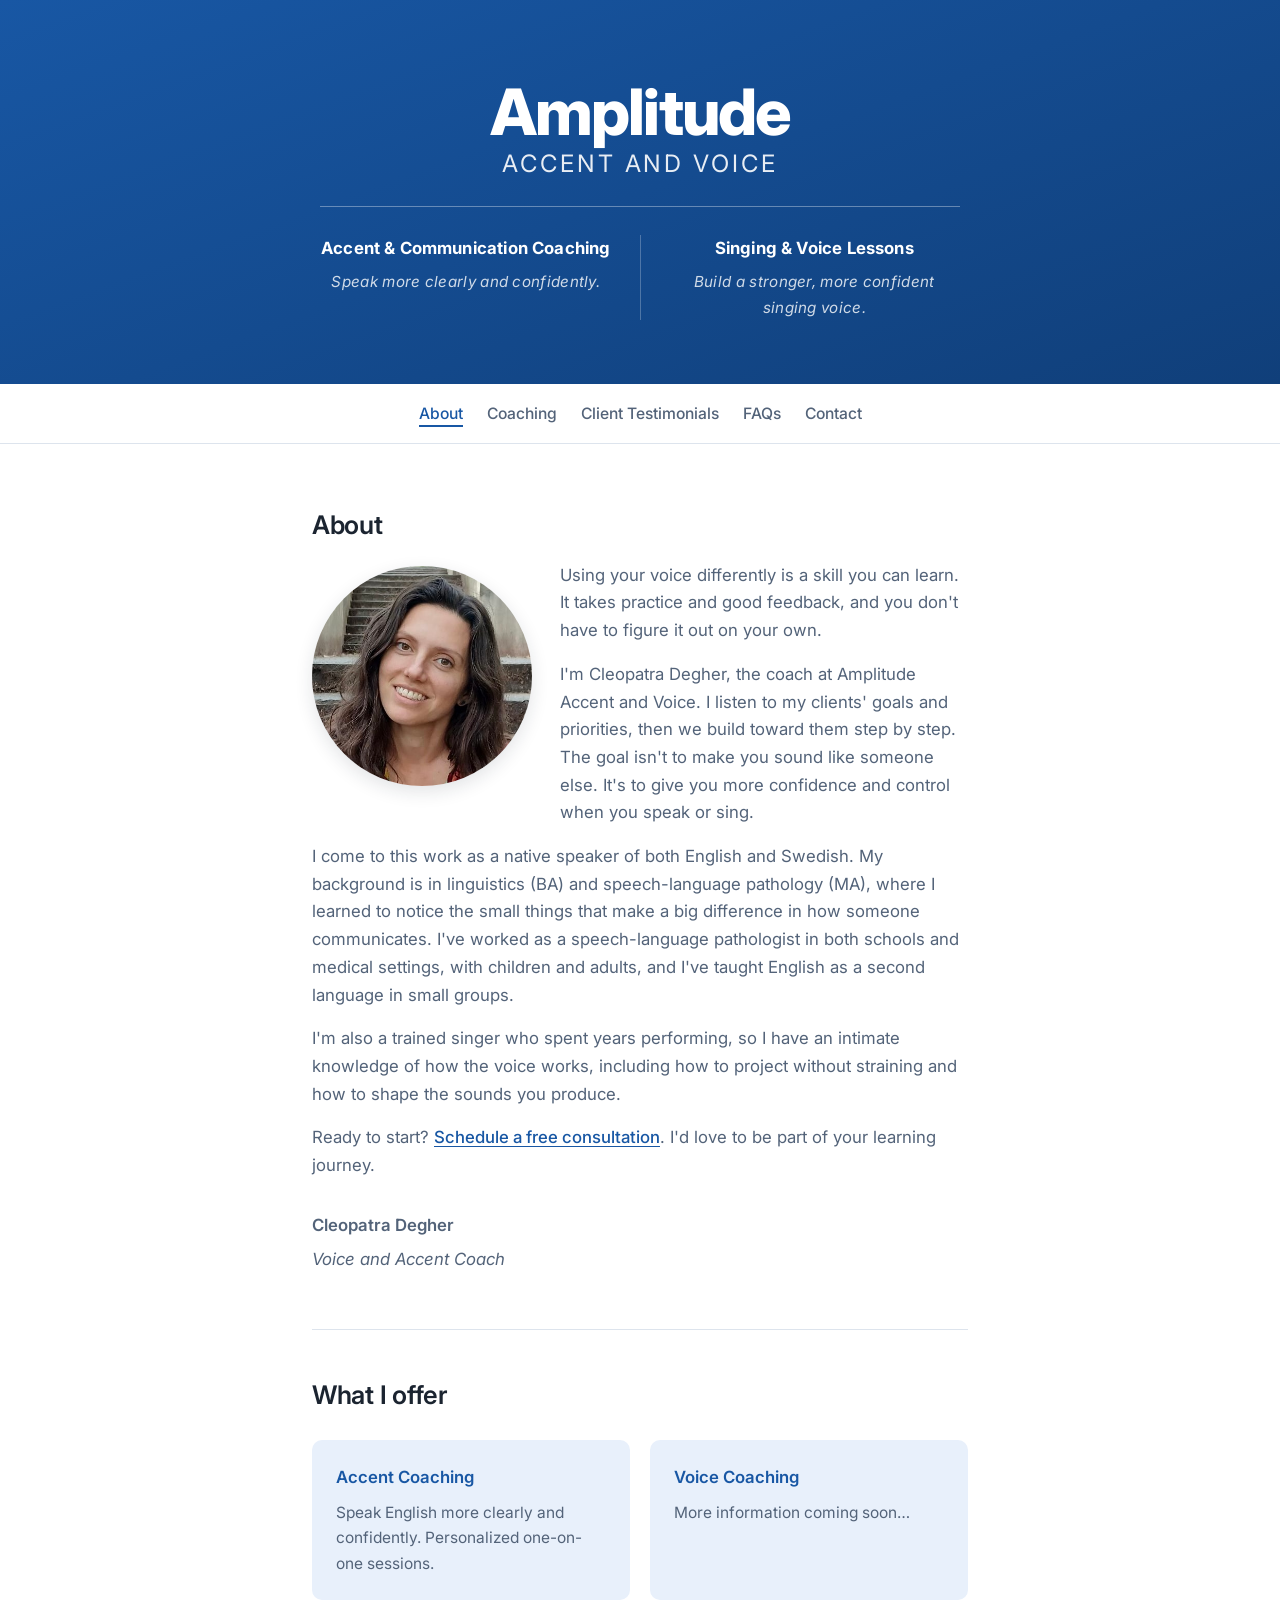
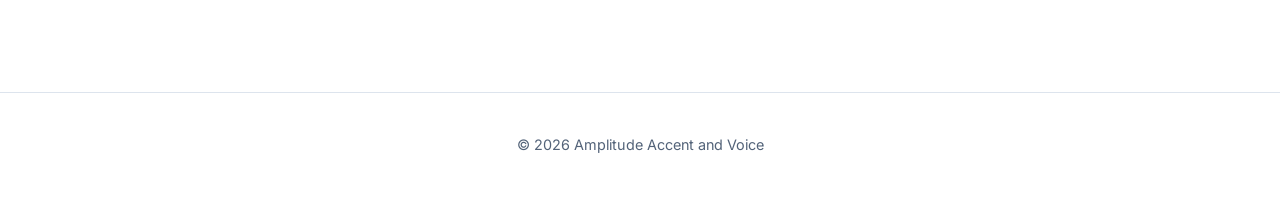
==== index.html @ 3636d4a9 "Split hero into two offerings: accent/communication and singing/voice Co-Authored-By: Claude Opus 4." ====
<!DOCTYPE html>
<html lang="en">
<head>
    <meta charset="UTF-8">
    <meta name="viewport" content="width=device-width, initial-scale=1.0">
    <meta http-equiv="Cache-Control" content="no-store">
    <title>Amplitude Accent and Voice</title>
    <link href="https://fonts.googleapis.com/css2?family=Inter:ital,wght@0,400;0,500;0,600;0,700;0,800;1,400&display=swap" rel="stylesheet">
    <link rel="stylesheet" href="styles.css?v=30">
</head>
<body>
    <header class="hero">
        <div class="hero-inner">
            <h1><span class="brand-line">Amplitude</span>Accent and Voice</h1>
            <div class="offerings">
                <div class="offering">
                    <p class="offering-title">Accent &amp; Communication Coaching</p>
                    <p class="offering-desc">Speak more clearly and confidently.</p>
                </div>
                <div class="offering">
                    <p class="offering-title">Singing &amp; Voice Lessons</p>
                    <p class="offering-desc">Build a stronger, more confident singing voice.</p>
                </div>
            </div>
        </div>
    </header>

    <nav>
        <ul>
            <li><a href="index.html" class="active">About</a></li>
            <li class="has-dropdown">
                <a href="accent-coaching.html">Coaching</a>
                <ul class="dropdown">
                    <li><a href="accent-coaching.html">Accent Coaching</a></li>
                    <li><a href="voice-coaching.html">Voice Coaching</a></li>
                </ul>
            </li>
            <li><a href="testimonials.html">Client Testimonials</a></li>
            <li><a href="faqs.html">FAQs</a></li>
            <li><a href="contact.html">Contact</a></li>
        </ul>
    </nav>

    <main>
        <section class="section">
            <h2>About</h2>
            <img class="about-photo" src="cleopatra-photo.jpg?v=3" alt="Cleopatra Degher">
            <p>Using your voice differently is a skill you can learn. It takes
               practice and good feedback, and you don't have to figure it out on
               your own.</p>
            <p>I'm Cleopatra Degher, the coach at Amplitude Accent and Voice. I
               listen to my clients' goals and priorities, then we build toward
               them step by step. The goal isn't to make you sound like someone
               else. It's to give you more confidence and control when you speak
               or sing.</p>
            <p>I come to this work as a native speaker of both English and
               Swedish. My background is in linguistics (BA) and speech-language
               pathology (MA), where I learned to notice the small things that
               make a big difference in how someone communicates. I've worked as
               a speech-language pathologist in both schools and medical
               settings, with children and adults, and I've taught English as a
               second language in small groups.</p>
            <p>I'm also a trained singer who spent years performing, so I have an
               intimate knowledge of how the voice works, including how to
               project without straining and how to shape the sounds you
               produce.</p>
            <p>Ready to start? <a href="contact.html#book">Schedule a free
               consultation</a>. I'd love to be part of your learning journey.</p>
            <div class="signoff">
                <div class="signoff-text">
                    <p class="signoff-name">Cleopatra Degher</p>
                    <p class="signoff-title">Voice and Accent Coach</p>
                </div>
            </div>
        </section>

        <section class="section">
            <h2>What I offer</h2>
            <div class="cards">
                <a class="card" href="accent-coaching.html">
                    <h3>Accent Coaching</h3>
                    <p>Speak English more clearly and confidently. Personalized one-on-one sessions.</p>
                </a>
                <a class="card" href="voice-coaching.html">
                    <h3>Voice Coaching</h3>
                    <p>More information coming soon…</p>
                </a>
            </div>
        </section>
    </main>

    <footer>
        &copy; 2026 Amplitude Accent and Voice
    </footer>
</body>
</html>
---- styles.css ----
/* Amplitude Accent and Voice — deliberately its own look, sharing nothing with the
   personal site. Sans-serif and blue here vs. the serif personal site. */

:root {
    --ink: #1b2430;
    --ink-soft: #536379;
    --accent: #1857a4;
    --accent-deep: #103f7a;   /* gradient foot, for depth in the header */
    --accent-soft: #e8f0fb;   /* card wash */
    --rule: #dde4ed;
    --page: #ffffff;
}

* { box-sizing: border-box; }

body {
    margin: 0;
    font-family: 'Inter', -apple-system, BlinkMacSystemFont, 'Segoe UI', sans-serif;
    color: var(--ink);
    background: var(--page);
    line-height: 1.65;
    -webkit-text-size-adjust: 100%;
}

/* --- hero --- */
.hero {
    background: linear-gradient(160deg, var(--accent) 0%, var(--accent-deep) 100%);
    color: #fff;
    padding: 5rem 1.5rem 4rem;
    text-align: center;
}

.hero-inner { max-width: 40rem; margin: 0 auto; }

/* The name is two rows: "Amplitude" big and bold, "Accent and Voice" quieter
   beneath it — the h1/.brand carry the second row's size, .brand-line the first. */
.hero h1 {
    margin: 0 0 0.75rem;
    font-size: 1.5rem;
    font-weight: 400;
    letter-spacing: 0.12em;
    text-transform: uppercase;
    line-height: 1.2;
    color: rgba(255, 255, 255, 0.9);
}

.brand-line {
    display: block;
    font-size: 4rem;
    font-weight: 800;
    letter-spacing: -0.03em;
    text-transform: none;
    line-height: 1;
    margin-bottom: 0.35rem;
    color: #fff;
}

/* Subtitle under the name: set apart by a short hairline and a lighter,
   italic voice so it doesn't read as a third line of the brand. */
.tagline {
    margin: 1.75rem auto 0;
    padding-top: 1.25rem;
    max-width: 30rem;
    border-top: 1px solid rgba(255, 255, 255, 0.35);
    font-size: 1.05rem;
    font-weight: 400;
    font-style: italic;
    letter-spacing: 0.02em;
    color: rgba(255, 255, 255, 0.8);
}

/* Home hero: the two sides of the business, set side by side on wide screens
   and stacked on narrow ones, divided by a hairline like the old tagline. */
.offerings {
    margin: 1.75rem auto 0;
    padding-top: 1.75rem;
    border-top: 1px solid rgba(255, 255, 255, 0.35);
    display: flex;
    gap: 1.75rem;
    text-align: center;
}
.offering { flex: 1; }
.offering + .offering {
    border-left: 1px solid rgba(255, 255, 255, 0.25);
    padding-left: 1.75rem;
}
.offering-title {
    margin: 0 0 0.4rem;
    font-size: 1.05rem;
    font-weight: 700;
    letter-spacing: 0.01em;
    color: #fff;
}
.offering-desc {
    margin: 0;
    font-size: 0.95rem;
    font-style: italic;
    letter-spacing: 0.02em;
    color: rgba(255, 255, 255, 0.8);
}

/* Inner pages keep the brand but not the full-height banner — the name doubles
   as the link home. */
.hero.compact { padding: 2.25rem 1.5rem 2rem; }

.hero.compact .brand {
    display: inline-block;
    color: rgba(255, 255, 255, 0.9);
    text-decoration: none;
    font-size: 0.85rem;
    font-weight: 400;
    letter-spacing: 0.12em;
    text-transform: uppercase;
    line-height: 1.2;
}

.hero.compact .brand-line {
    font-size: 2.2rem;
    margin-bottom: 0.2rem;
}

/* --- nav --- */
nav {
    border-bottom: 1px solid var(--rule);
    position: sticky;
    top: 0;
    background: rgba(255, 255, 255, 0.95);
    backdrop-filter: blur(8px);
    z-index: 10;
}

nav ul {
    list-style: none;
    display: flex;
    flex-wrap: wrap;          /* six tabs now — wrap rather than overflow on narrow screens */
    justify-content: center;
    gap: 0.6rem 1.5rem;
    margin: 0;
    padding: 1rem;
}

nav a {
    text-decoration: none;
    color: var(--ink-soft);
    font-weight: 500;
    font-size: 0.98rem;
    padding-bottom: 2px;
    border-bottom: 2px solid transparent;
}

nav a:hover { color: var(--accent); }
nav a.active { color: var(--accent); border-bottom-color: var(--accent); }

/* "Coaching" dropdown — opens on hover (desktop) or tap (touch, via focus) */
.has-dropdown { position: relative; }

.has-dropdown .dropdown {
    display: none;
    list-style: none;
    position: absolute;
    top: 100%;
    left: 50%;
    transform: translateX(-50%);
    margin: 0.6rem 0 0;
    padding: 0.4rem;
    min-width: 10rem;
    background: #fff;
    border: 1px solid var(--rule);
    border-radius: 10px;
    box-shadow: 0 8px 20px rgba(27, 36, 48, 0.1);
    z-index: 20;
}

.has-dropdown:hover .dropdown,
.has-dropdown:focus-within .dropdown {
    display: block;
}

.dropdown li { padding: 0; }

.dropdown a {
    display: block;
    padding: 0.5rem 0.75rem;
    border-bottom: none;
    border-radius: 6px;
    white-space: nowrap;
}

.dropdown a:hover,
.dropdown a:focus {
    background: var(--accent-soft);
}

/* --- content --- */
main {
    max-width: 44rem;
    margin: 0 auto;
    padding: 1rem 1.5rem 3rem;
}

.section { padding: 2.75rem 0; border-bottom: 1px solid var(--rule); }
.section:last-child { border-bottom: none; }

.section h1,
.section h2 {
    font-size: 1.6rem;
    font-weight: 600;
    margin: 0 0 1rem;
    letter-spacing: -0.01em;
}

.section p { margin: 0 0 1rem; color: var(--ink-soft); font-size: 1.05rem; }

/* Links inside body text (e.g. "book a free consultation") */
.section p a {
    color: var(--accent);
    font-weight: 500;
    text-decoration: underline;
    text-underline-offset: 3px;
}

.section p a:hover { color: var(--accent-deep); }

/* Embedded booking calendar on the Contact page */
.booking {
    display: block;
    margin-top: 1rem;
    border-radius: 10px;
    background: var(--accent-soft);
    /* Break out wider than the 44rem text column so Google's scheduler
       shows a full work-week (about five days) instead of two. Capped to
       the viewport on small screens so it never overflows. */
    width: min(58rem, calc(100vw - 3rem));
    margin-left: 50%;
    transform: translateX(-50%);
}

/* --- About sign-off --- */
.signoff {
    display: flex;
    align-items: center;
    gap: 1rem;
    margin-top: 1.75rem;
}

.signoff-photo {
    width: 200px;
    height: 200px;
    border-radius: 50%;
    background: var(--accent-soft);
    flex-shrink: 0;
    object-fit: cover;
}

.signoff-text { line-height: 1.1; }

.signoff-name {
    margin: 0;
    font-weight: 600;
    color: var(--ink);
}

.signoff-title {
    margin: 0;
    font-style: italic;
    color: var(--ink-soft);
    font-size: 0.95rem;
}

/* --- cards --- */
.cards {
    display: grid;
    grid-template-columns: repeat(auto-fit, minmax(13rem, 1fr));
    gap: 1.25rem;
    margin-top: 1.5rem;
}

/* Cards are links down to their own section, so they must not look like body text */
.card {
    display: block;
    background: var(--accent-soft);
    border-radius: 10px;
    padding: 1.5rem;
    text-decoration: none;
    color: inherit;
    transition: background 0.15s ease;
}

.card:hover { background: #dbe8fa; }

.card h3 {
    margin: 0 0 0.5rem;
    font-size: 1.05rem;
    font-weight: 600;
    color: var(--accent);
}

.card p { margin: 0; font-size: 0.97rem; color: var(--ink-soft); }

/* --- FAQs --- */
.faq { margin-top: 1.5rem; }
.faq:first-of-type { margin-top: 1rem; }

.faq h3 {
    margin: 0 0 0.35rem;
    font-size: 1.02rem;
    font-weight: 600;
    color: var(--ink);
}

.faq p { margin: 0; color: var(--ink-soft); font-size: 1rem; }
.faq p + p { margin-top: 0.75rem; }

/* --- testimonials --- */
.testimonial {
    margin: 1.5rem 0 0;
    padding-left: 1.25rem;
    border-left: 3px solid var(--accent-soft);
}

.testimonial p {
    color: var(--ink-soft);
    font-size: 1.05rem;
    font-style: italic;
}

.testimonial cite {
    display: block;
    margin-top: 0.75rem;
    font-style: normal;
    font-weight: 600;
    color: var(--ink);
}

/* --- contact form --- */
.contact-form {
    display: flex;
    flex-direction: column;
    max-width: 28rem;
    margin-top: 1.5rem;
}

.contact-form label {
    font-weight: 600;
    font-size: 0.95rem;
    margin: 1rem 0 0.4rem;
}

.contact-form label:first-child { margin-top: 0; }

.contact-form input,
.contact-form textarea {
    font: inherit;
    color: var(--ink);
    border: 1px solid var(--rule);
    border-radius: 8px;
    padding: 0.6rem 0.75rem;
    resize: vertical;
}

.contact-form input:focus,
.contact-form textarea:focus {
    outline: none;
    border-color: var(--accent);
}

.contact-form button {
    align-self: flex-start;
    margin-top: 1.5rem;
    background: var(--accent);
    color: #fff;
    font: inherit;
    font-weight: 600;
    border: none;
    border-radius: 8px;
    padding: 0.7rem 1.5rem;
    cursor: pointer;
    transition: background 0.15s ease;
}

.contact-form button:hover { background: var(--accent-deep); }

/* --- footer --- */
footer {
    text-align: center;
    padding: 2.5rem 1.5rem;
    color: var(--ink-soft);
    font-size: 0.9rem;
    border-top: 1px solid var(--rule);
}

/* --- narrow screens --- */
@media (max-width: 34rem) {
    .hero { padding: 3.5rem 1.25rem 3rem; }
    .hero h1 { font-size: 1.1rem; }
    .brand-line { font-size: 2.9rem; }
    .tagline { font-size: 1rem; }
    nav ul { gap: 1.5rem; }
    .offerings { flex-direction: column; gap: 1.25rem; }
    .offering + .offering {
        border-left: none;
        padding-left: 0;
        border-top: 1px solid rgba(255, 255, 255, 0.25);
        padding-top: 1.25rem;
    }
}

/* "Listen on Spotify" line at the foot of the Voice Coaching page */
.listen {
    margin-top: 2rem;
    padding-top: 1.25rem;
    border-top: 1px solid var(--rule);
}

/* Second listen line sits right under the first, no divider */
.listen-more {
    margin-top: 0;
    padding-top: 0;
    border-top: none;
}

/* --- About photo (top of the section, text wraps beside it) --- */
.about-photo {
    float: left;
    width: 220px;
    height: 220px;
    border-radius: 50%;
    object-fit: cover;
    margin: 0.25rem 1.75rem 1rem 0;
    box-shadow: 0 6px 18px rgba(27, 36, 48, 0.12);
}

.section::after { content: ""; display: block; clear: both; }

.signoff { margin-top: 2.25rem; }

@media (max-width: 34rem) {
    .about-photo {
        float: none;
        display: block;
        width: 180px;
        height: 180px;
        margin: 0 auto 1.5rem;
    }
}

/* --- pricing --- */
.price-head {
    margin: 1.75rem 0 0.5rem;
    font-size: 1.15rem;
    font-weight: 600;
    color: var(--ink);
}

.price-head:first-of-type { margin-top: 0.5rem; }

.price-list {
    margin: 0 0 1rem;
    padding-left: 1.25rem;
    color: var(--ink-soft);
    font-size: 1.05rem;
}

.price-list li { margin-bottom: 0.5rem; }

.price-list strong { color: var(--ink); font-weight: 600; }

.price-total { color: var(--ink-soft); }
.price-total strong { color: var(--accent); font-weight: 600; }

/* "Based in the Bay Area" line on the Contact page.
   Scoped as .section p.location so it beats ".section p"'s margin shorthand,
   which otherwise resets the top margin to zero. */
.section p.location {
    margin-top: 3rem;
    font-weight: 500;
    color: var(--ink);
}

/* Parenthetical after the Accent Coaching heading — lighter and smaller */
.subhead {
    font-weight: 400;
    font-size: 1.05rem;
    color: var(--ink-soft);
}

/* Footnote in the pricing section */
.price-note {
    margin-top: 0.75rem;
    font-size: 0.9rem;
    color: var(--ink-soft);
}

/* Lead line under the Pricing heading pointing to the founding rate */
.price-lead {
    margin-top: -0.5rem;
    font-weight: 500;
    color: var(--accent);
}

/* Highlighted box around the founding client rate */
.founding-box {
    margin-top: 2rem;
    padding: 1.5rem 1.75rem;
    background: var(--accent-soft);
    border: 1px solid #cfe0f6;
    border-radius: 12px;
}

.founding-box .price-head:first-child { margin-top: 0; }

/* List inside a FAQ answer (e.g. installment example) */
.faq-list {
    margin: 0.75rem 0;
    padding-left: 1.25rem;
    color: var(--ink-soft);
    font-size: 1rem;
}

.faq-list li { margin-bottom: 0.35rem; }
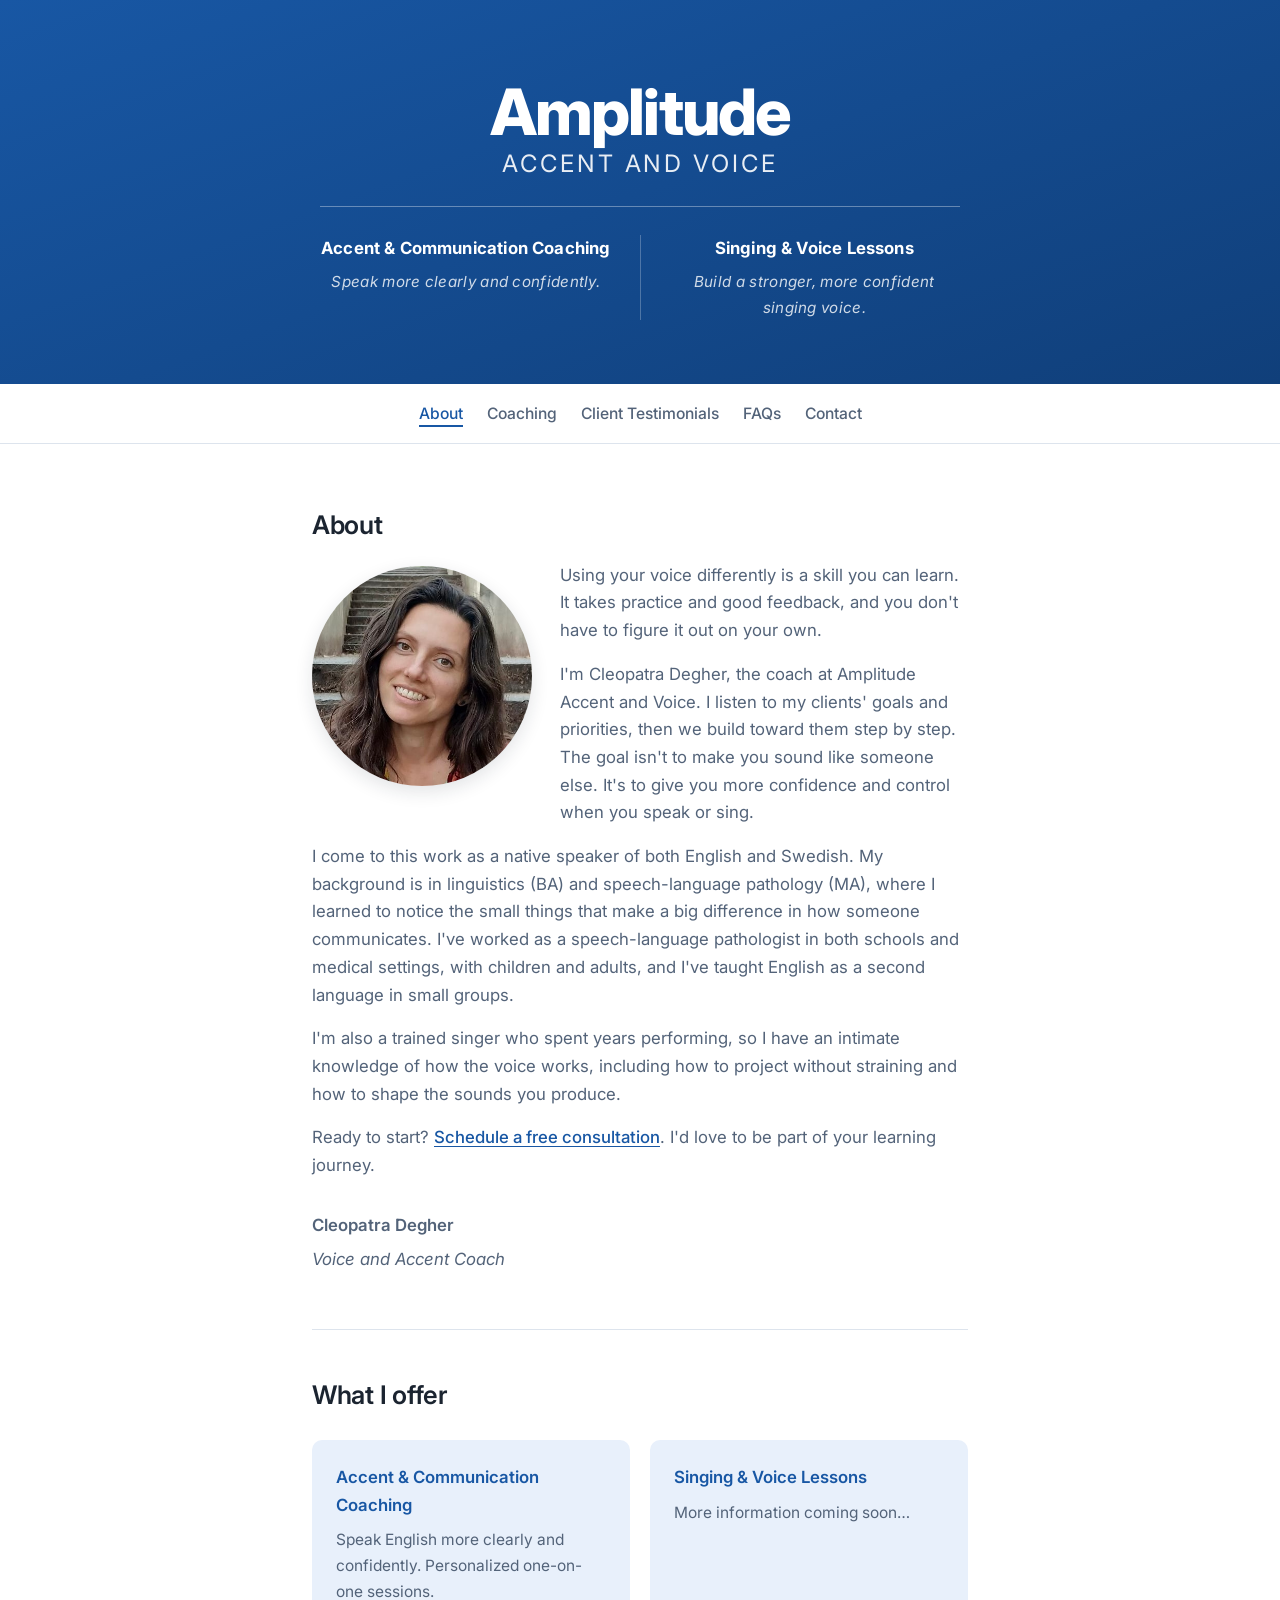
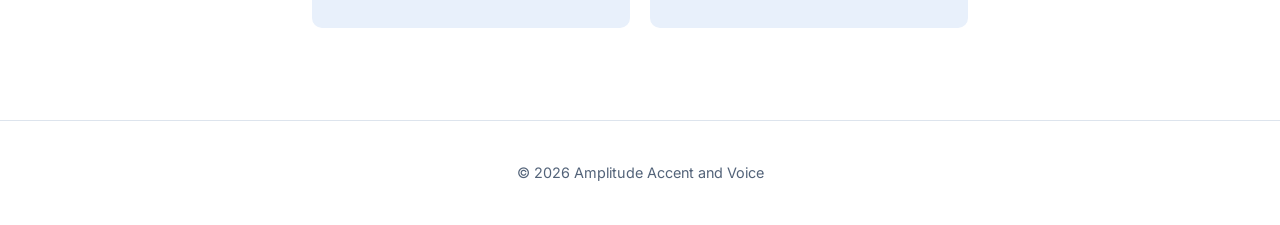
==== commit 29644255: "Match home cards and coaching page headings to new offering wording Co-Authored-By: Claude Opus 4.8 " ====
--- a/index.html
+++ b/index.html
@@ -31,8 +31,8 @@
             <li class="has-dropdown">
                 <a href="accent-coaching.html">Coaching</a>
                 <ul class="dropdown">
-                    <li><a href="accent-coaching.html">Accent Coaching</a></li>
-                    <li><a href="voice-coaching.html">Voice Coaching</a></li>
+                    <li><a href="accent-coaching.html">Accent &amp; Communication Coaching</a></li>
+                    <li><a href="voice-coaching.html">Singing &amp; Voice Lessons</a></li>
                 </ul>
             </li>
             <li><a href="testimonials.html">Client Testimonials</a></li>
@@ -78,11 +78,11 @@
             <h2>What I offer</h2>
             <div class="cards">
                 <a class="card" href="accent-coaching.html">
-                    <h3>Accent Coaching</h3>
+                    <h3>Accent &amp; Communication Coaching</h3>
                     <p>Speak English more clearly and confidently. Personalized one-on-one sessions.</p>
                 </a>
                 <a class="card" href="voice-coaching.html">
-                    <h3>Voice Coaching</h3>
+                    <h3>Singing &amp; Voice Lessons</h3>
                     <p>More information coming soon…</p>
                 </a>
             </div>
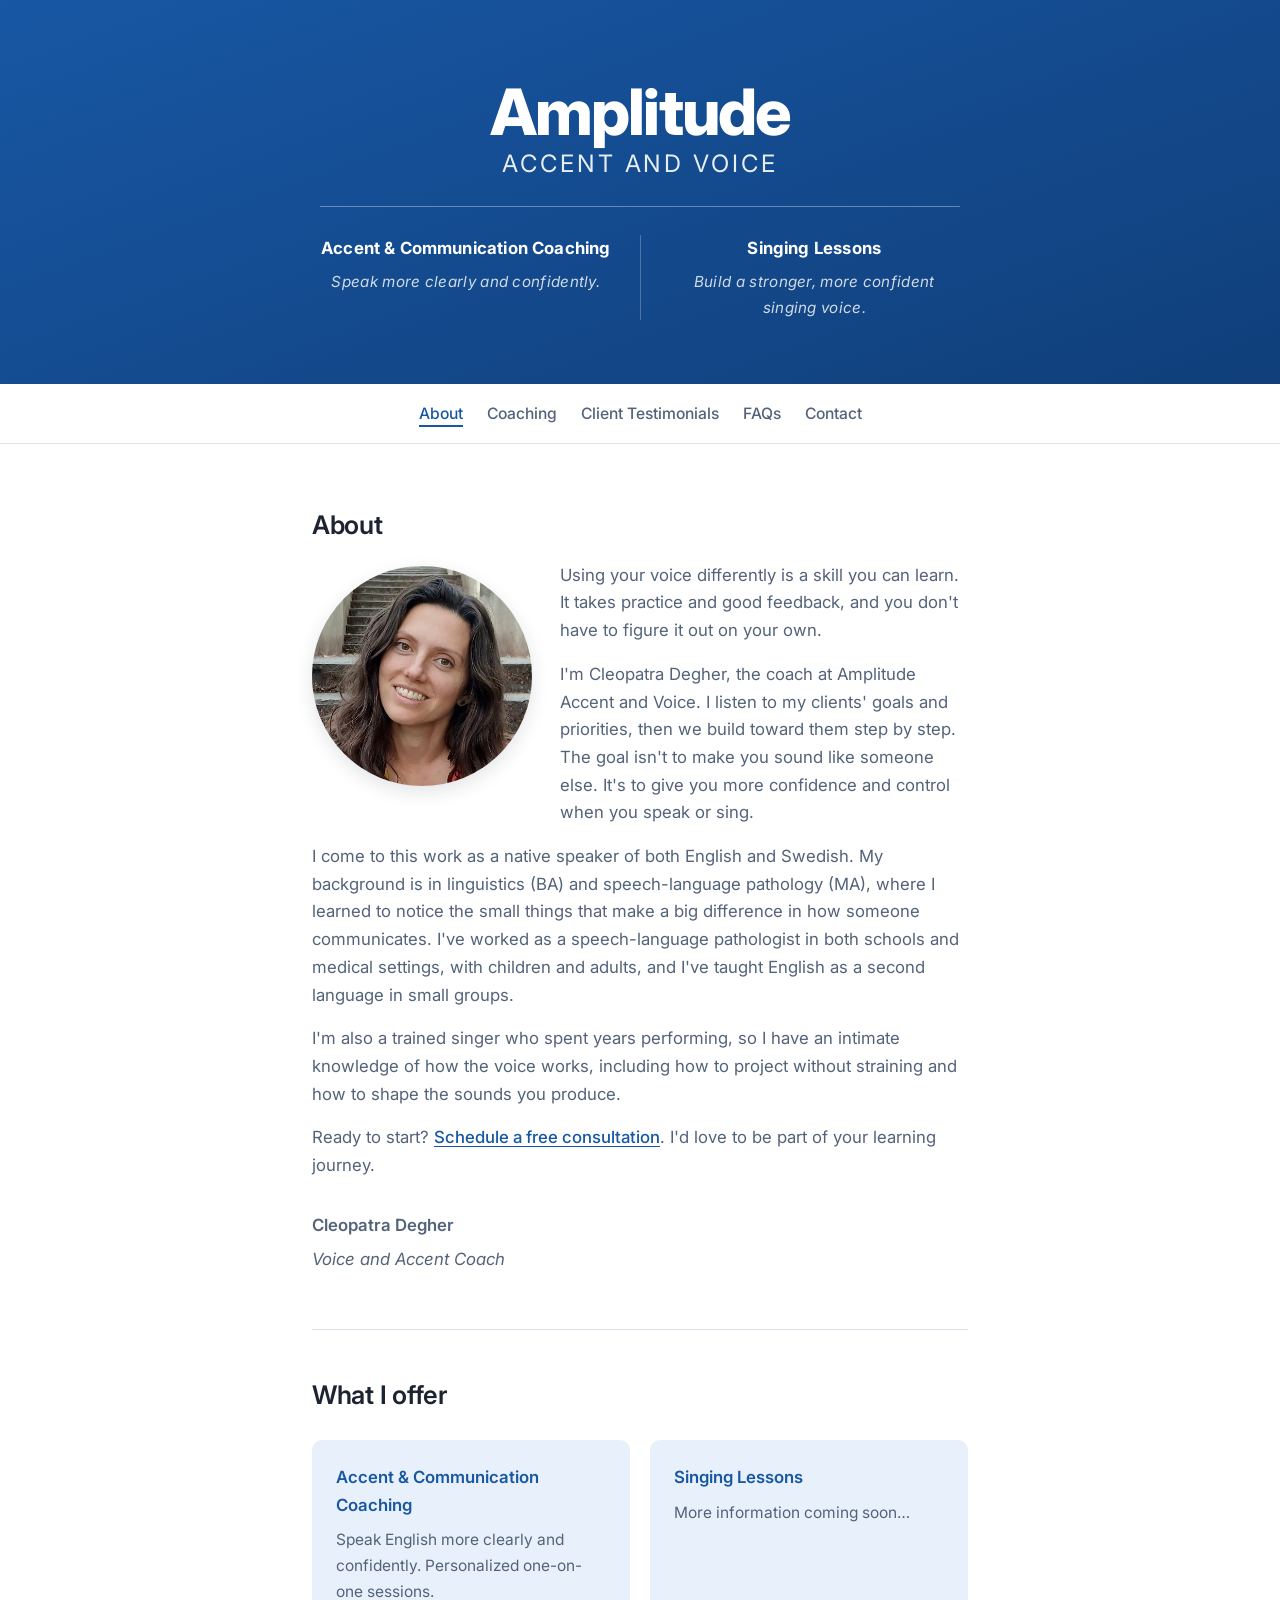
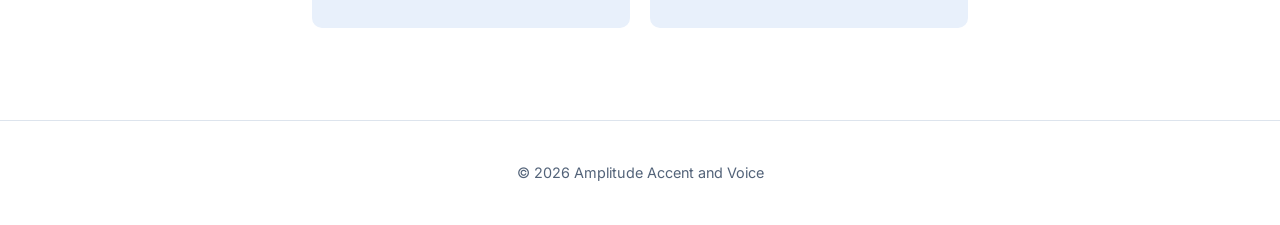
==== commit 78e22846: "Shorten to 'Singing Lessons' throughout and update tab titles Co-Authored-By: Claude Opus 4.8 <norep" ====
--- a/index.html
+++ b/index.html
@@ -18,7 +18,7 @@
                     <p class="offering-desc">Speak more clearly and confidently.</p>
                 </div>
                 <div class="offering">
-                    <p class="offering-title">Singing &amp; Voice Lessons</p>
+                    <p class="offering-title">Singing Lessons</p>
                     <p class="offering-desc">Build a stronger, more confident singing voice.</p>
                 </div>
             </div>
@@ -32,7 +32,7 @@
                 <a href="accent-coaching.html">Coaching</a>
                 <ul class="dropdown">
                     <li><a href="accent-coaching.html">Accent &amp; Communication Coaching</a></li>
-                    <li><a href="voice-coaching.html">Singing &amp; Voice Lessons</a></li>
+                    <li><a href="voice-coaching.html">Singing Lessons</a></li>
                 </ul>
             </li>
             <li><a href="testimonials.html">Client Testimonials</a></li>
@@ -82,7 +82,7 @@
                     <p>Speak English more clearly and confidently. Personalized one-on-one sessions.</p>
                 </a>
                 <a class="card" href="voice-coaching.html">
-                    <h3>Singing &amp; Voice Lessons</h3>
+                    <h3>Singing Lessons</h3>
                     <p>More information coming soon…</p>
                 </a>
             </div>
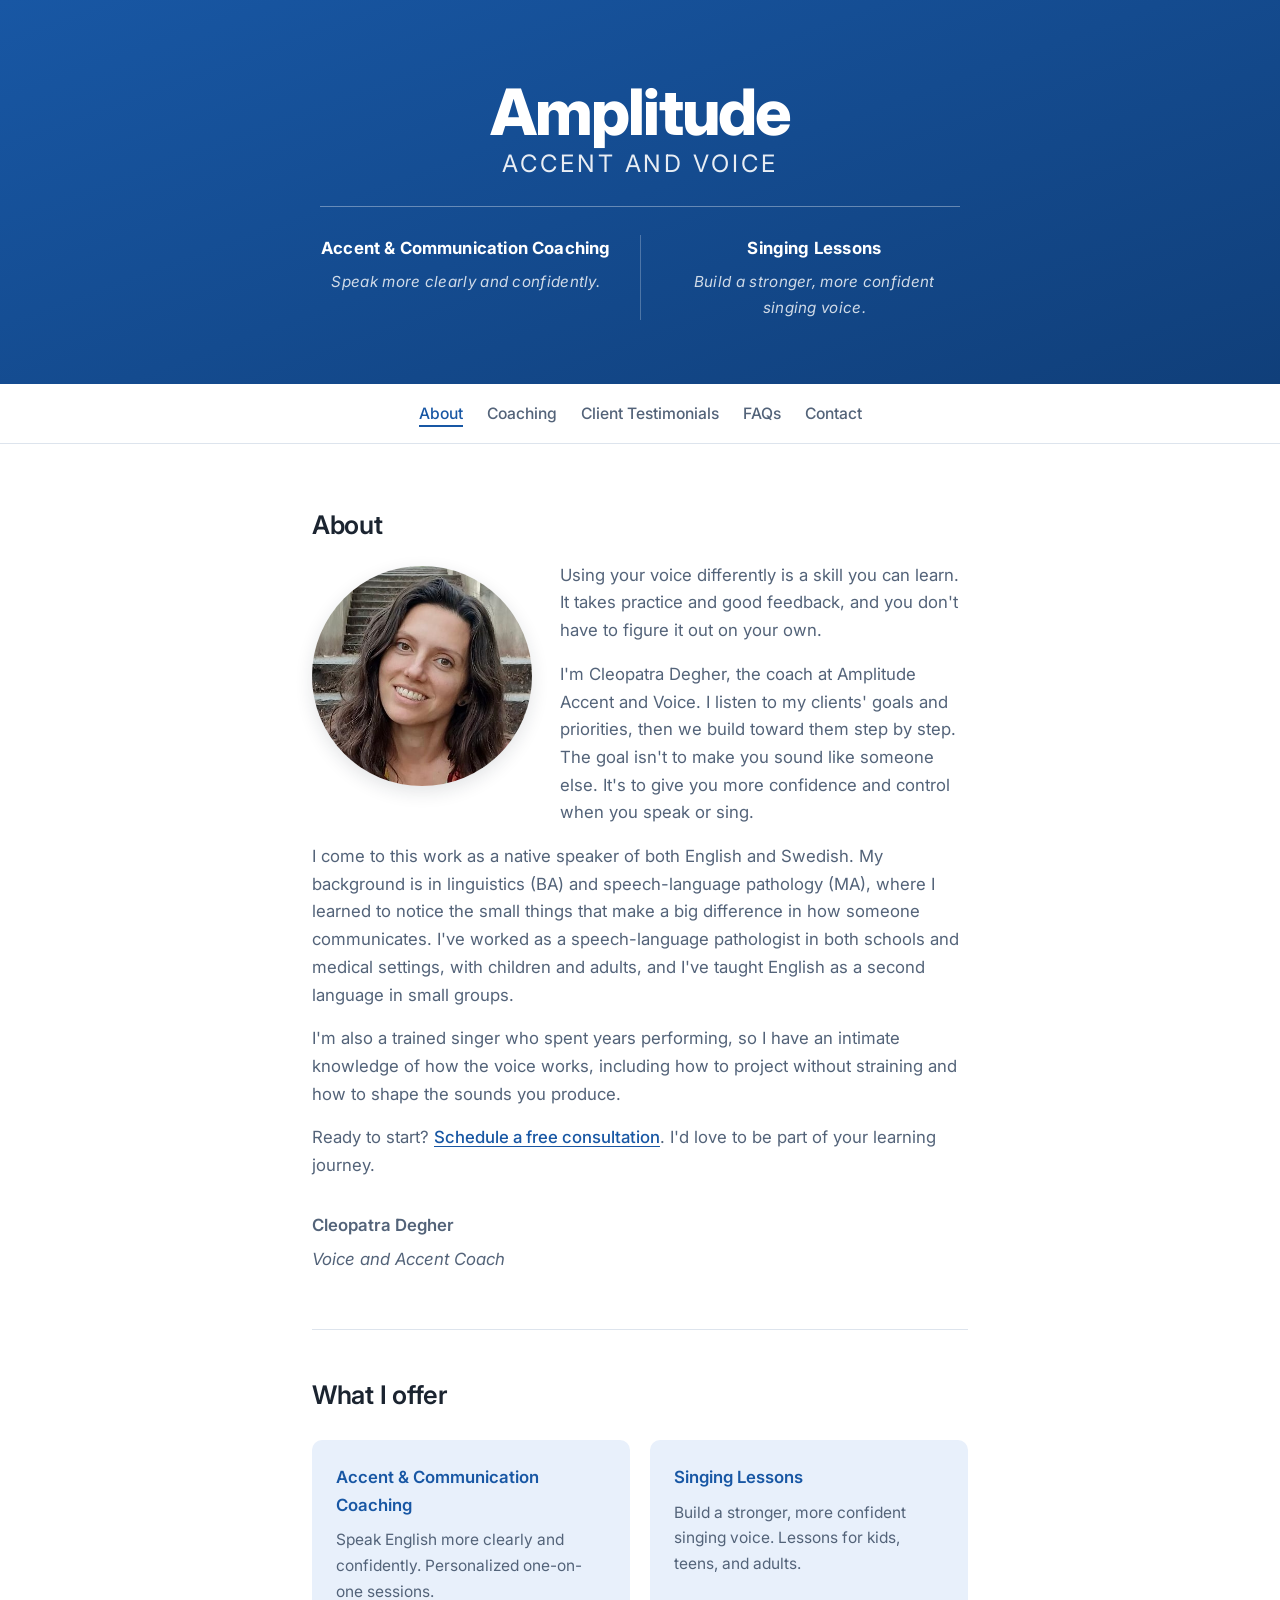
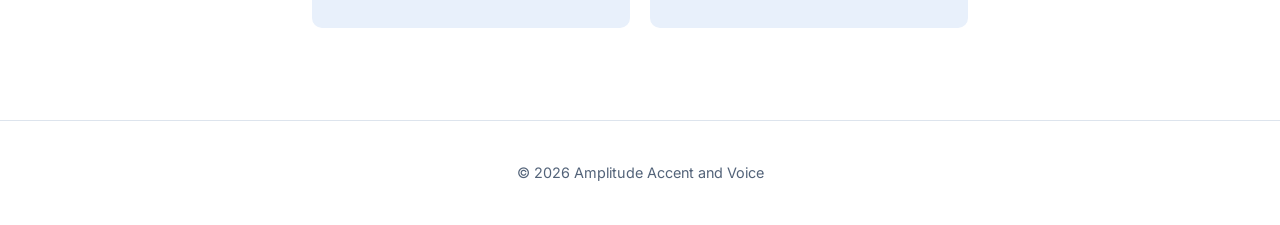
==== commit 8ebdadfb: "Home: fill in Singing Lessons card blurb Co-Authored-By: Claude Opus 4.8 <noreply@anthropic.com>" ====
--- a/index.html
+++ b/index.html
@@ -83,7 +83,7 @@
                 </a>
                 <a class="card" href="voice-coaching.html">
                     <h3>Singing Lessons</h3>
-                    <p>More information coming soon…</p>
+                    <p>Build a stronger, more confident singing voice. Lessons for kids, teens, and adults.</p>
                 </a>
             </div>
         </section>
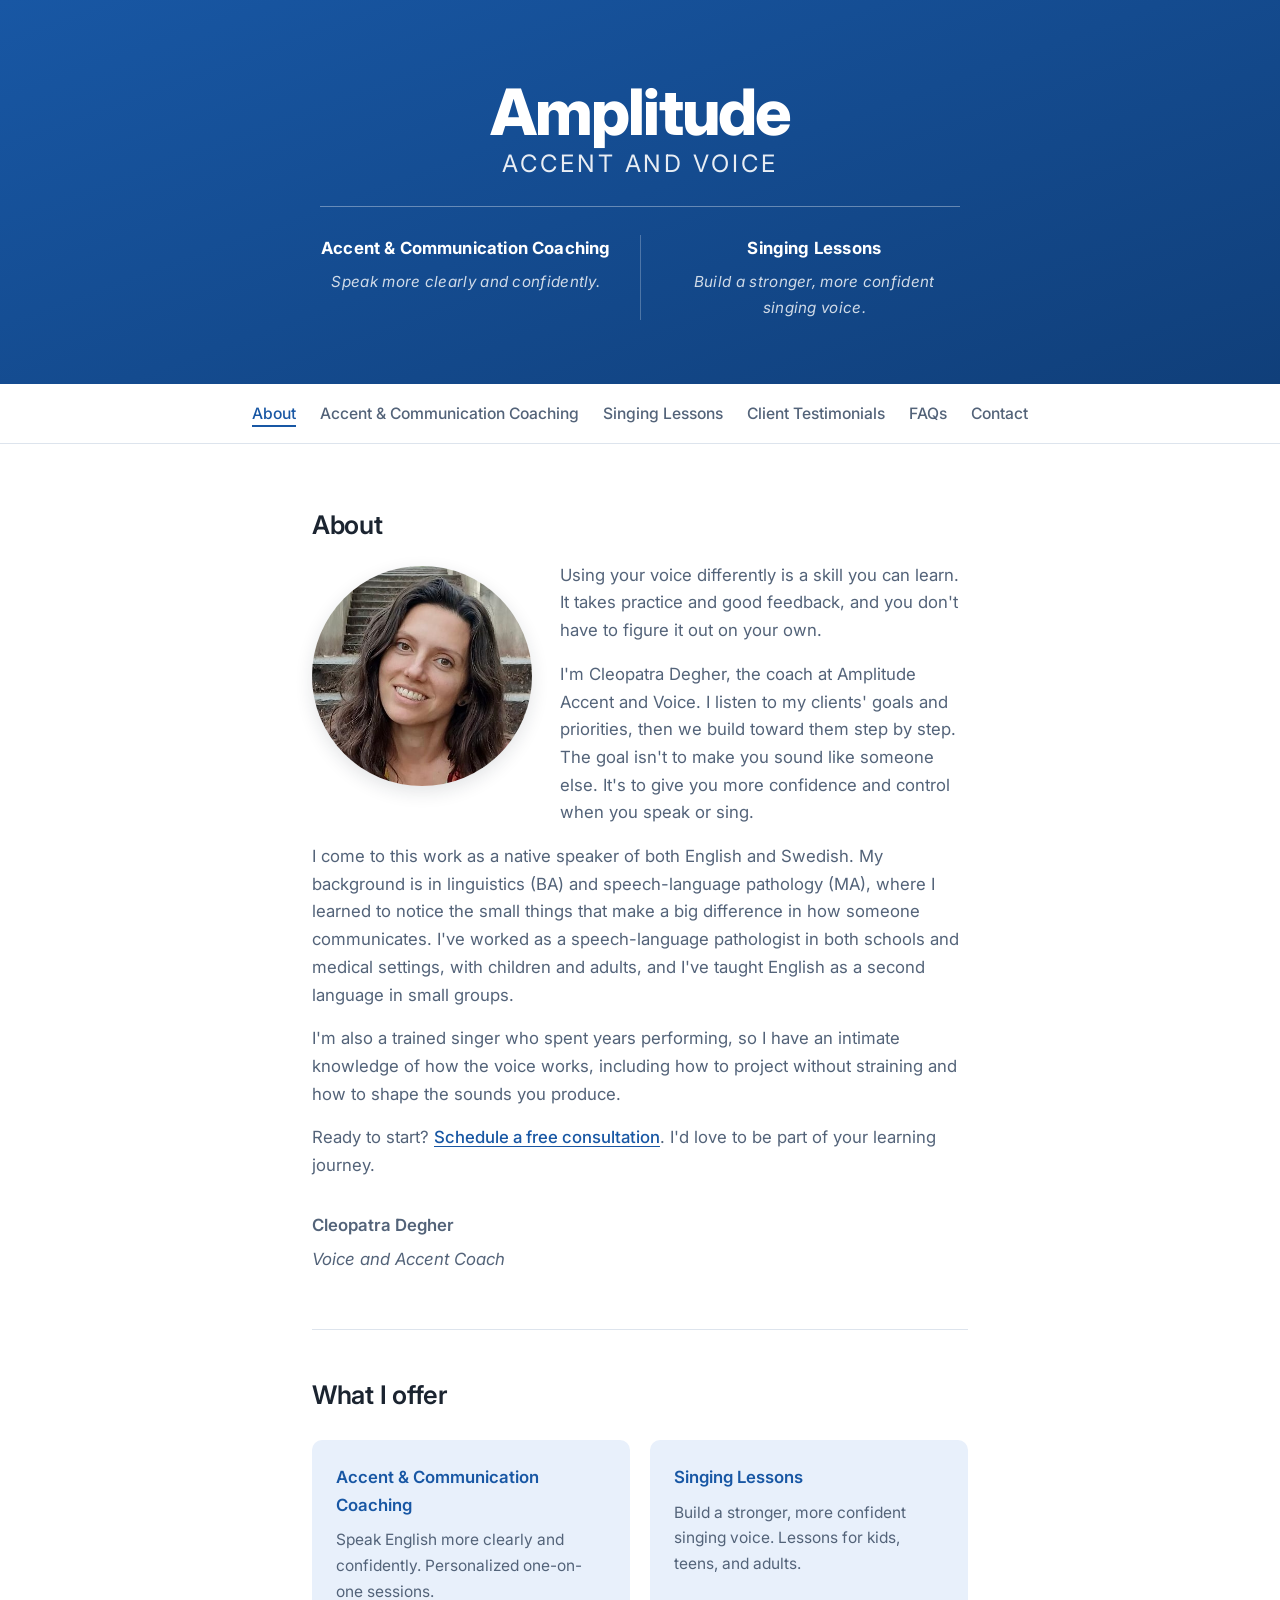
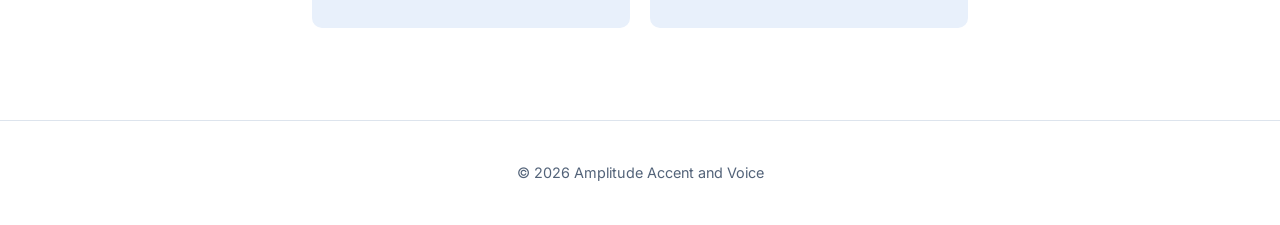
==== commit 6f947c42: "Nav: replace hover dropdown with two top-level coaching links for reliability Co-Authored-By: Claude" ====
--- a/index.html
+++ b/index.html
@@ -28,13 +28,8 @@
     <nav>
         <ul>
             <li><a href="index.html" class="active">About</a></li>
-            <li class="has-dropdown">
-                <a href="accent-coaching.html">Coaching</a>
-                <ul class="dropdown">
-                    <li><a href="accent-coaching.html">Accent &amp; Communication Coaching</a></li>
-                    <li><a href="voice-coaching.html">Singing Lessons</a></li>
-                </ul>
-            </li>
+            <li><a href="accent-coaching.html">Accent &amp; Communication Coaching</a></li>
+            <li><a href="voice-coaching.html">Singing Lessons</a></li>
             <li><a href="testimonials.html">Client Testimonials</a></li>
             <li><a href="faqs.html">FAQs</a></li>
             <li><a href="contact.html">Contact</a></li>
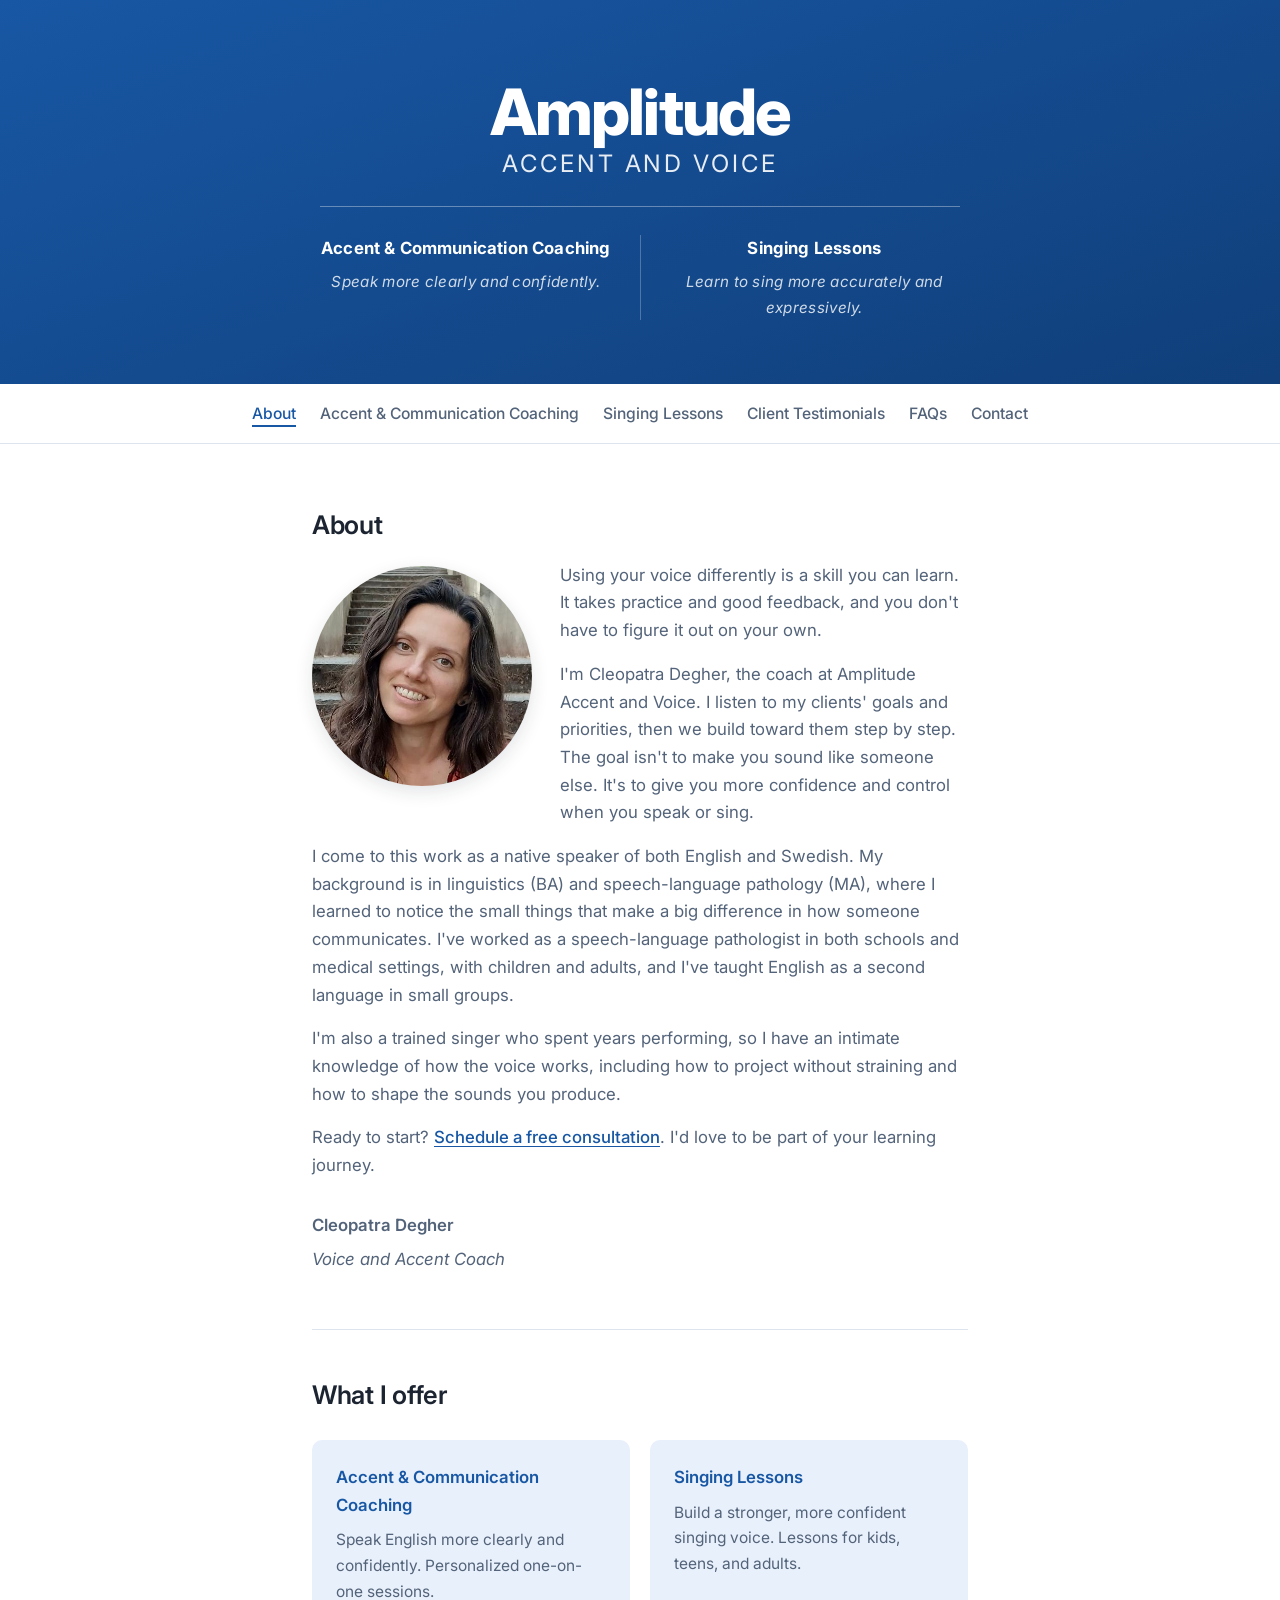
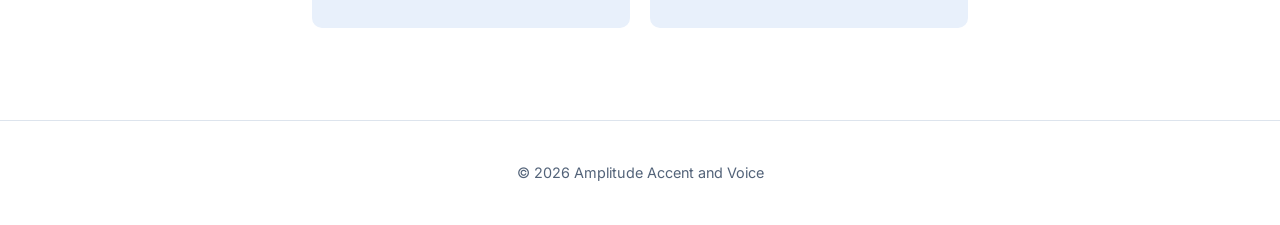
==== commit fd70ff67: "Update singing blurb on home page hero" ====
--- a/index.html
+++ b/index.html
@@ -19,7 +19,7 @@
                 </div>
                 <div class="offering">
                     <p class="offering-title">Singing Lessons</p>
-                    <p class="offering-desc">Build a stronger, more confident singing voice.</p>
+                    <p class="offering-desc">Learn to sing more accurately and expressively.</p>
                 </div>
             </div>
         </div>
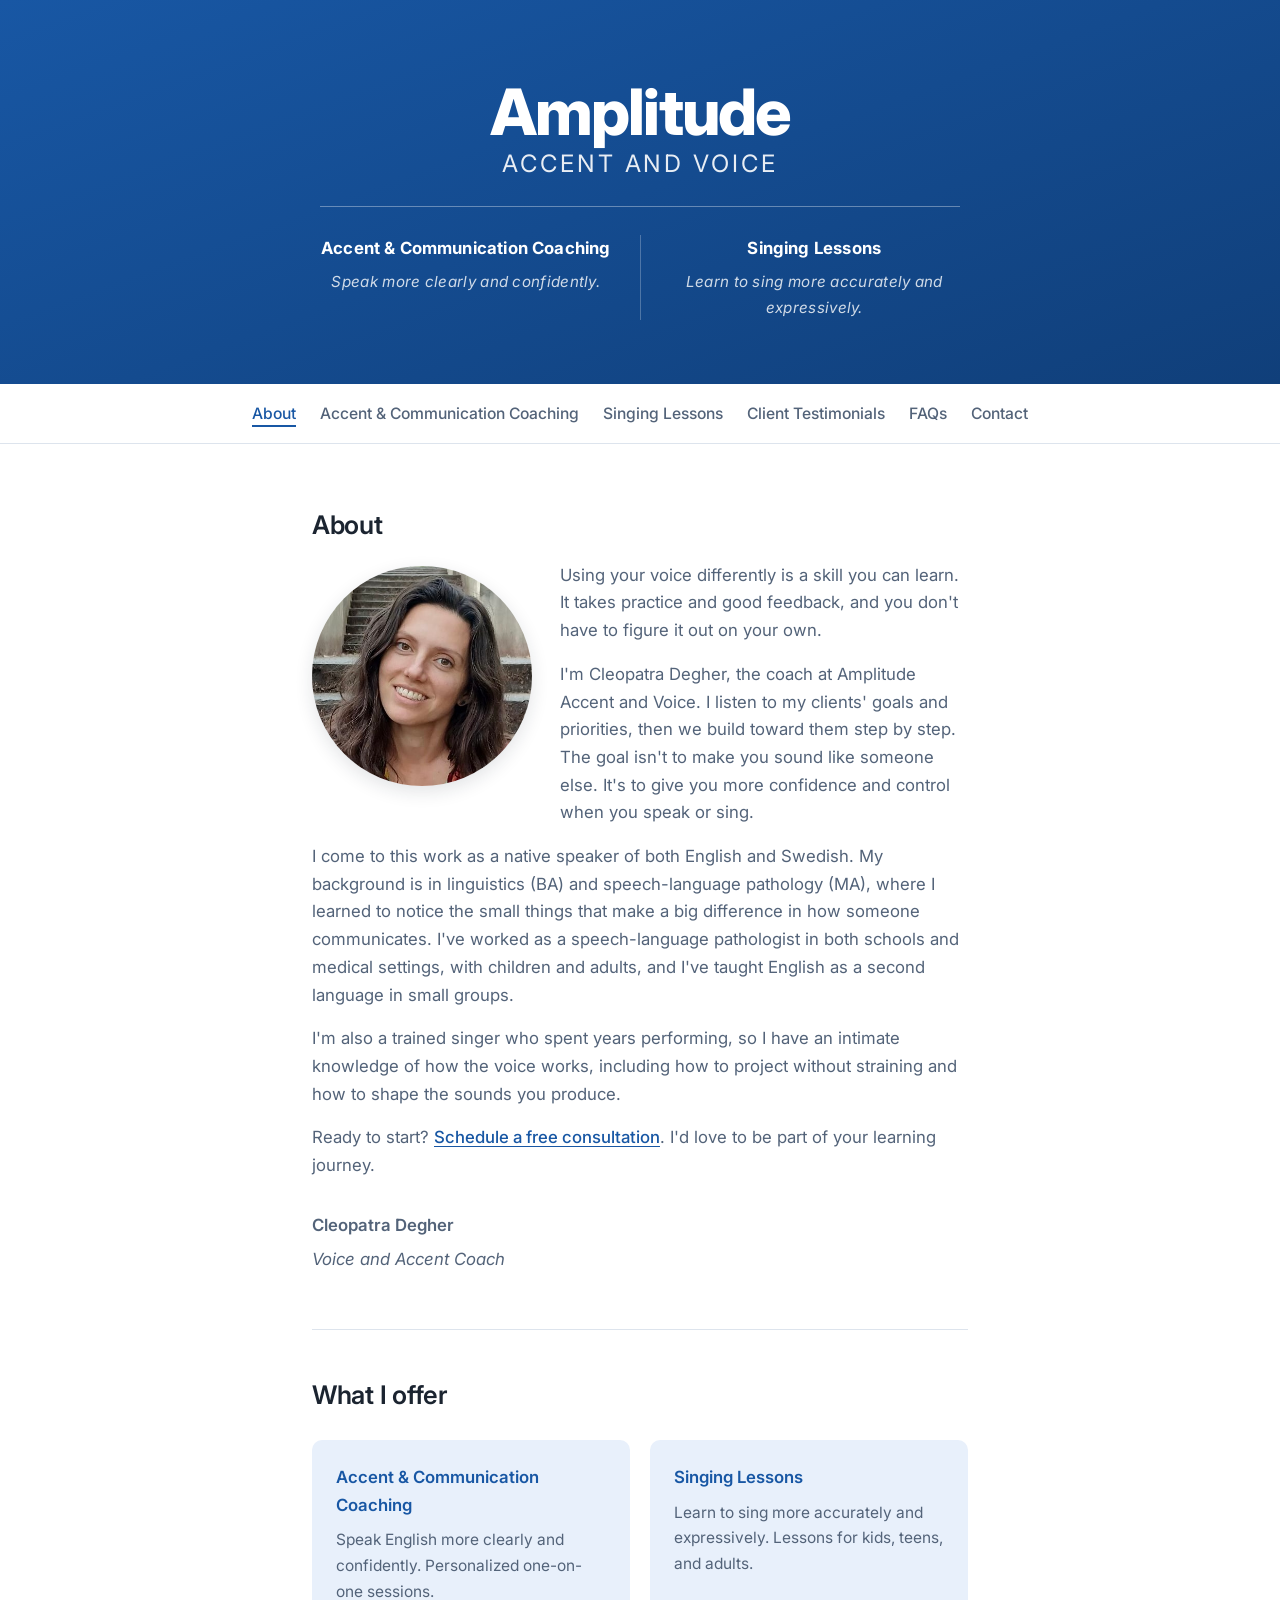
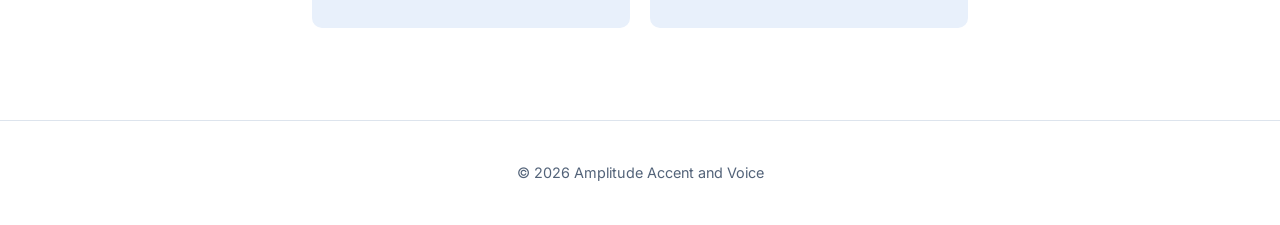
==== commit 83023c23: "Match singing card wording to new hero blurb" ====
--- a/index.html
+++ b/index.html
@@ -78,7 +78,7 @@
                 </a>
                 <a class="card" href="voice-coaching.html">
                     <h3>Singing Lessons</h3>
-                    <p>Build a stronger, more confident singing voice. Lessons for kids, teens, and adults.</p>
+                    <p>Learn to sing more accurately and expressively. Lessons for kids, teens, and adults.</p>
                 </a>
             </div>
         </section>
